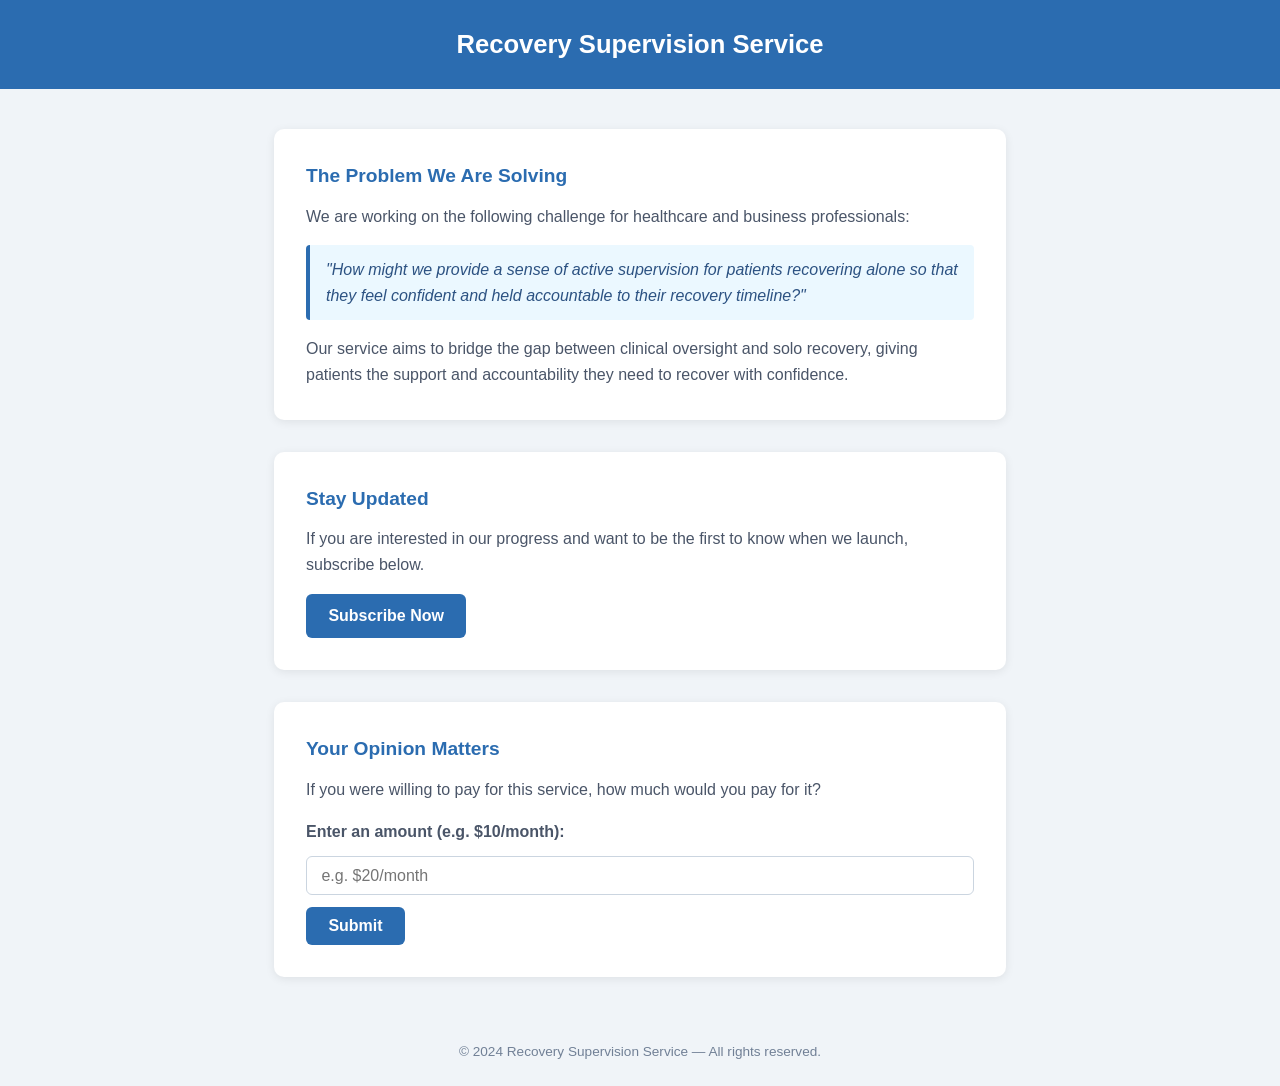
==== index.html @ d64eb5af "Add 2-page static website for Recovery Supervision Service Agent-Logs-Url: https://github.com/anishn" ====
<!DOCTYPE html>
<html lang="en">
<head>
  <meta charset="UTF-8" />
  <meta name="viewport" content="width=device-width, initial-scale=1.0" />
  <title>Recovery Supervision Service</title>
  <link rel="stylesheet" href="style.css" />
</head>
<body>

  <header>
    <h1>Recovery Supervision Service</h1>
  </header>

  <main>

    <!-- Section 1: Problem being solved -->
    <section class="card">
      <h2>The Problem We Are Solving</h2>
      <p>
        We are working on the following challenge for healthcare and business professionals:
      </p>
      <blockquote style="margin:1rem 0 0 0; padding:0.75rem 1rem; background:#ebf8ff; border-left:4px solid #2b6cb0; border-radius:4px; color:#2c5282; font-style:italic;">
        "How might we provide a sense of active supervision for patients recovering alone
        so that they feel confident and held accountable to their recovery timeline?"
      </blockquote>
      <p style="margin-top:1rem;">
        Our service aims to bridge the gap between clinical oversight and solo recovery,
        giving patients the support and accountability they need to recover with confidence.
      </p>
    </section>

    <!-- Section 2: Subscribe -->
    <section class="card">
      <h2>Stay Updated</h2>
      <p>If you are interested in our progress and want to be the first to know when we launch, subscribe below.</p>
      <a href="page2.html" class="subscribe-btn">Subscribe Now</a>
    </section>

    <!-- Section 3 & 4: Willingness to pay -->
    <section class="card">
      <h2>Your Opinion Matters</h2>
      <p>If you were willing to pay for this service, how much would you pay for it?</p>

      <form class="payment-form" id="paymentForm" onsubmit="handleSubmit(event)">
        <label for="paymentAmount">Enter an amount (e.g. $10/month):</label>
        <input
          type="text"
          id="paymentAmount"
          name="paymentAmount"
          placeholder="e.g. $20/month"
          required
        />
        <button type="submit">Submit</button>
      </form>

      <div class="thank-you-msg" id="thankYouMsg">
        I am not in a state to accept a payment but thank you for considering it.
      </div>
    </section>

  </main>

  <footer>
    &copy; 2024 Recovery Supervision Service &mdash; All rights reserved.
  </footer>

  <script>
    function handleSubmit(event) {
      event.preventDefault();
      document.getElementById('paymentForm').style.display = 'none';
      var msg = document.getElementById('thankYouMsg');
      msg.style.display = 'block';
    }
  </script>

</body>
</html>
---- style.css ----
* {
  box-sizing: border-box;
  margin: 0;
  padding: 0;
}

body {
  font-family: 'Segoe UI', Tahoma, Geneva, Verdana, sans-serif;
  background: #f0f4f8;
  color: #2d3748;
  line-height: 1.6;
}

header {
  background: #2b6cb0;
  color: #fff;
  padding: 1.5rem 2rem;
  text-align: center;
}

header h1 {
  font-size: 1.6rem;
  font-weight: 700;
}

main {
  max-width: 780px;
  margin: 2.5rem auto;
  padding: 0 1.5rem;
  display: flex;
  flex-direction: column;
  gap: 2rem;
}

.card {
  background: #fff;
  border-radius: 10px;
  padding: 2rem;
  box-shadow: 0 2px 10px rgba(0, 0, 0, 0.08);
}

.card h2 {
  font-size: 1.2rem;
  color: #2b6cb0;
  margin-bottom: 0.75rem;
}

.card p {
  font-size: 1rem;
  color: #4a5568;
}

/* Subscribe section */
.subscribe-btn {
  display: inline-block;
  margin-top: 1rem;
  background: #2b6cb0;
  color: #fff;
  padding: 0.6rem 1.4rem;
  border-radius: 6px;
  text-decoration: none;
  font-weight: 600;
  transition: background 0.2s;
}

.subscribe-btn:hover {
  background: #2c5282;
}

/* Payment section */
.payment-form {
  margin-top: 1rem;
  display: flex;
  flex-direction: column;
  gap: 0.75rem;
}

.payment-form label {
  font-weight: 600;
  color: #4a5568;
}

.payment-form input[type="text"] {
  padding: 0.6rem 0.9rem;
  border: 1px solid #cbd5e0;
  border-radius: 6px;
  font-size: 1rem;
  width: 100%;
  outline: none;
  transition: border-color 0.2s;
}

.payment-form input[type="text"]:focus {
  border-color: #2b6cb0;
}

.payment-form button {
  align-self: flex-start;
  background: #2b6cb0;
  color: #fff;
  border: none;
  padding: 0.6rem 1.4rem;
  border-radius: 6px;
  font-size: 1rem;
  font-weight: 600;
  cursor: pointer;
  transition: background 0.2s;
}

.payment-form button:hover {
  background: #2c5282;
}

.thank-you-msg {
  display: none;
  margin-top: 1rem;
  padding: 0.9rem 1rem;
  background: #ebf8ff;
  border-left: 4px solid #2b6cb0;
  border-radius: 4px;
  color: #2b6cb0;
  font-weight: 500;
}

footer {
  text-align: center;
  padding: 1.5rem;
  color: #718096;
  font-size: 0.85rem;
}

/* Page 2 specific */
.confirmation-icon {
  font-size: 3rem;
  text-align: center;
  margin-bottom: 1rem;
}

.back-link {
  display: inline-block;
  margin-top: 1rem;
  color: #2b6cb0;
  font-weight: 600;
  text-decoration: none;
}

.back-link:hover {
  text-decoration: underline;
}
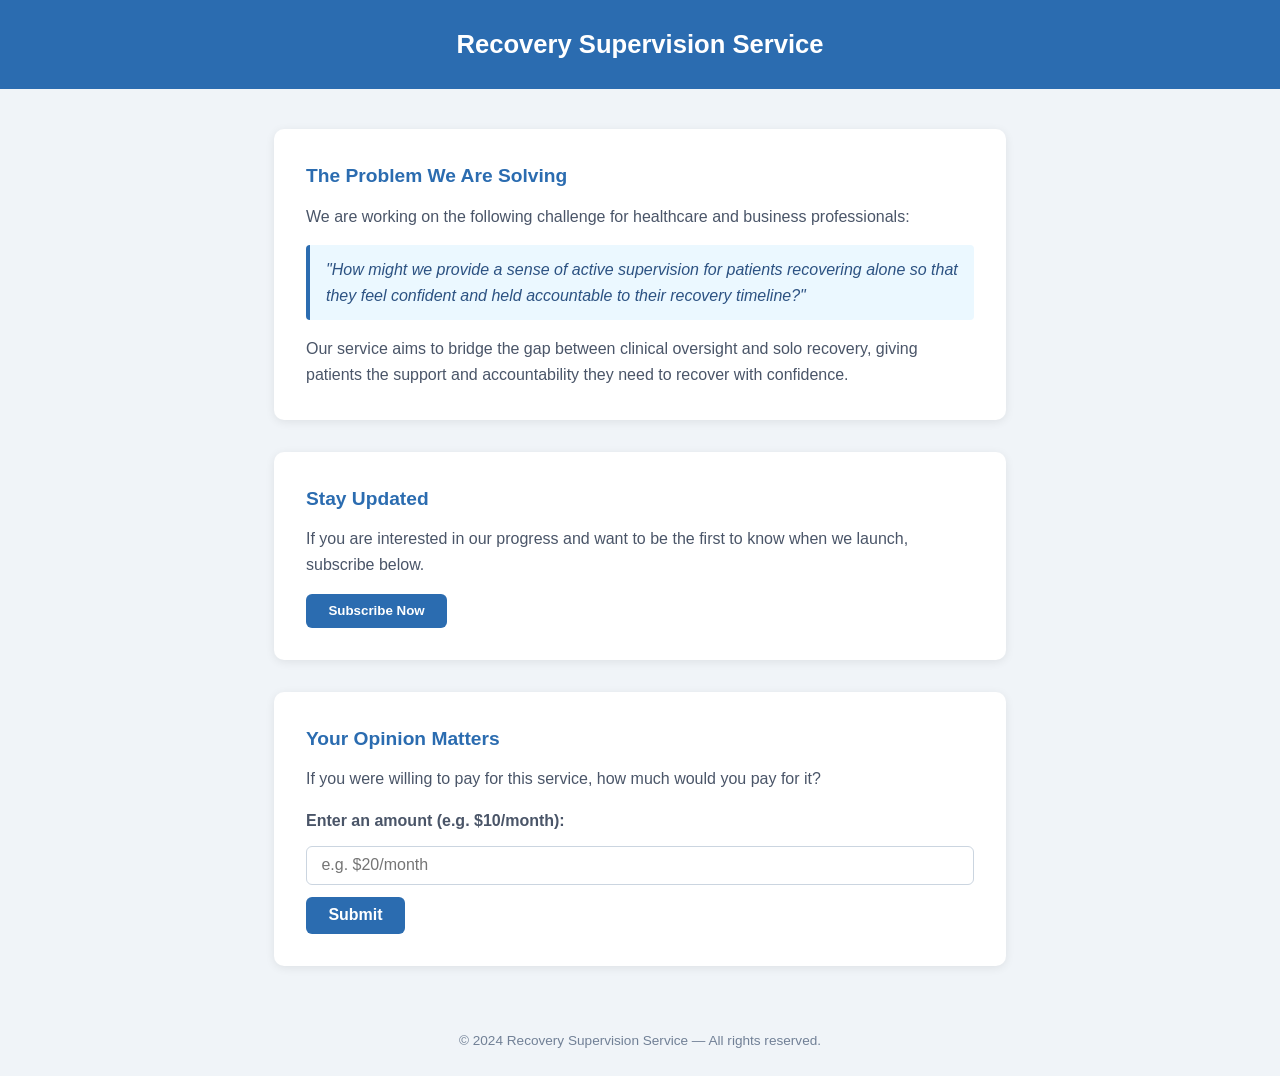
==== commit 930c9459: "Add Google Form lead-capture modal to Subscribe and Pay option buttons Agent-Logs-Url: https://githu" ====
--- a/index.html
+++ b/index.html
@@ -34,7 +34,7 @@
     <section class="card">
       <h2>Stay Updated</h2>
       <p>If you are interested in our progress and want to be the first to know when we launch, subscribe below.</p>
-      <a href="page2.html" class="subscribe-btn">Subscribe Now</a>
+      <button class="subscribe-btn" onclick="openModal()">Subscribe Now</button>
     </section>
 
     <!-- Section 3 & 4: Willingness to pay -->
@@ -61,17 +61,49 @@
 
   </main>
 
+  <!-- Lead-capture modal -->
+  <div id="formModal" class="modal-overlay" role="dialog" aria-modal="true" aria-label="Lead capture form">
+    <div class="modal-container">
+      <button class="modal-close" onclick="closeModal()" aria-label="Close">&times;</button>
+      <iframe
+        src="https://docs.google.com/forms/d/e/1FAIpQLSfYb9RLltQAmqs58NLDtNL8ax085a2fYST5awW8abXfJuf17w/viewform?embedded=true"
+        width="100%"
+        height="520"
+        title="Interest form"
+        style="border:none;"
+      >Loading&hellip;</iframe>
+    </div>
+  </div>
+
   <footer>
     &copy; 2024 Recovery Supervision Service &mdash; All rights reserved.
   </footer>
 
   <script>
+    function openModal() {
+      document.getElementById('formModal').style.display = 'flex';
+      document.body.style.overflow = 'hidden';
+    }
+
+    function closeModal() {
+      document.getElementById('formModal').style.display = 'none';
+      document.body.style.overflow = '';
+    }
+
     function handleSubmit(event) {
       event.preventDefault();
-      document.getElementById('paymentForm').style.display = 'none';
-      var msg = document.getElementById('thankYouMsg');
-      msg.style.display = 'block';
+      openModal();
     }
+
+    // Close modal when clicking the backdrop
+    document.getElementById('formModal').addEventListener('click', function (e) {
+      if (e.target === this) closeModal();
+    });
+
+    // Close modal with Escape key
+    document.addEventListener('keydown', function (e) {
+      if (e.key === 'Escape' && document.getElementById('formModal').style.display === 'flex') closeModal();
+    });
   </script>
 
 </body>
--- a/style.css
+++ b/style.css
@@ -129,6 +129,50 @@
   font-size: 0.85rem;
 }
 
+/* Modal overlay */
+.modal-overlay {
+  display: none;
+  position: fixed;
+  inset: 0;
+  background: rgba(0, 0, 0, 0.6);
+  align-items: center;
+  justify-content: center;
+  z-index: 1000;
+}
+
+.modal-container {
+  background: #fff;
+  border-radius: 10px;
+  padding: 1.5rem;
+  width: 90%;
+  max-width: 640px;
+  position: relative;
+  max-height: 90vh;
+  overflow-y: auto;
+}
+
+.modal-close {
+  position: absolute;
+  top: 0.75rem;
+  right: 0.75rem;
+  background: none;
+  border: none;
+  font-size: 1.5rem;
+  line-height: 1;
+  cursor: pointer;
+  color: #4a5568;
+}
+
+.modal-close:hover {
+  color: #2d3748;
+}
+
+/* Subscribe button (now a <button> element) */
+.subscribe-btn {
+  cursor: pointer;
+  border: none;
+}
+
 /* Page 2 specific */
 .confirmation-icon {
   font-size: 3rem;
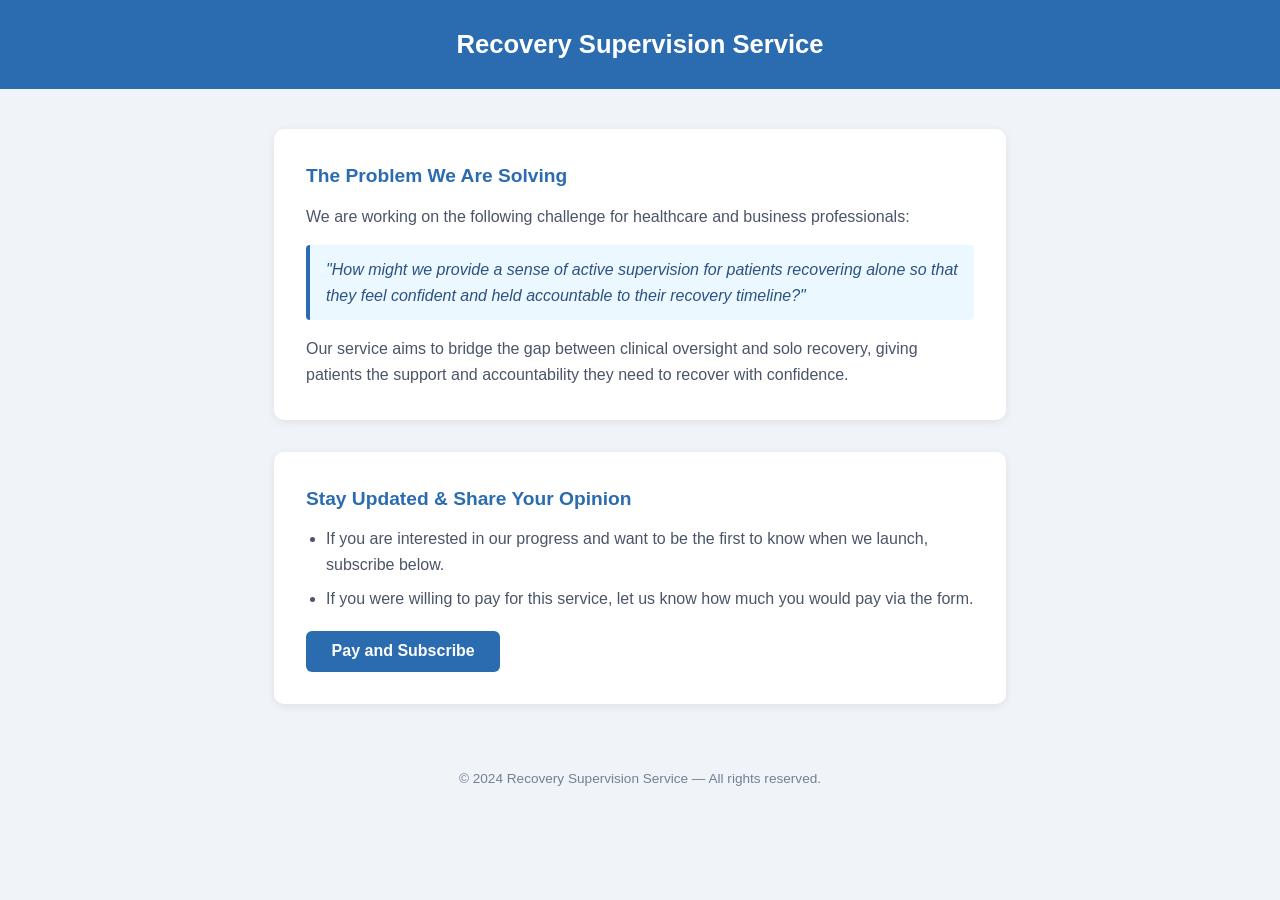
==== commit 4de57f16: "Merge Pay and Subscribe into single CTA with Google Form modal and dual confirmation messages Agent-" ====
--- a/index.html
+++ b/index.html
@@ -30,31 +30,28 @@
       </p>
     </section>
 
-    <!-- Section 2: Subscribe -->
+    <!-- Section 2 & 3: Subscribe + Pay (merged) -->
     <section class="card">
-      <h2>Stay Updated</h2>
-      <p>If you are interested in our progress and want to be the first to know when we launch, subscribe below.</p>
-      <button class="subscribe-btn" onclick="openModal()">Subscribe Now</button>
-    </section>
+      <h2>Stay Updated &amp; Share Your Opinion</h2>
+      <ul class="cta-info-list">
+        <li>If you are interested in our progress and want to be the first to know when we launch, subscribe below.</li>
+        <li>If you were willing to pay for this service, let us know how much you would pay via the form.</li>
+      </ul>
+      <button
+        class="pay-subscribe-btn"
+        id="paySubscribeBtn"
+        onclick="openModal()"
+        aria-haspopup="dialog"
+      >Pay and Subscribe</button>
 
-    <!-- Section 3 & 4: Willingness to pay -->
-    <section class="card">
-      <h2>Your Opinion Matters</h2>
-      <p>If you were willing to pay for this service, how much would you pay for it?</p>
-
-      <form class="payment-form" id="paymentForm" onsubmit="handleSubmit(event)">
-        <label for="paymentAmount">Enter an amount (e.g. $10/month):</label>
-        <input
-          type="text"
-          id="paymentAmount"
-          name="paymentAmount"
-          placeholder="e.g. $20/month"
-          required
-        />
-        <button type="submit">Submit</button>
-      </form>
-
-      <div class="thank-you-msg" id="thankYouMsg">
+      <div class="thank-you-msg" id="subscribeMsg" role="status" aria-live="polite">
+        <strong>🎉 You&rsquo;re Subscribed!</strong><br>
+        Thank you for your interest in our Recovery Supervision Service.
+        We will keep you informed about our latest updates, milestones, and launch date.
+        Stay tuned &mdash; we are committed to making patient recovery safer and more supported.
+      </div>
+      <div class="thank-you-msg" id="thankYouMsg" role="status" aria-live="polite">
+        <strong>💳 Payment Interest Noted</strong><br>
         I am not in a state to accept a payment but thank you for considering it.
       </div>
     </section>
@@ -62,16 +59,30 @@
   </main>
 
   <!-- Lead-capture modal -->
-  <div id="formModal" class="modal-overlay" role="dialog" aria-modal="true" aria-label="Lead capture form">
+  <div id="formModal" class="modal-overlay" role="dialog" aria-modal="true" aria-labelledby="modalTitle">
     <div class="modal-container">
-      <button class="modal-close" onclick="closeModal()" aria-label="Close">&times;</button>
+      <button class="modal-close" onclick="closeModal()" aria-label="Close form">&times;</button>
+      <h2 id="modalTitle" class="modal-title">Express Your Interest</h2>
       <iframe
-        src="https://docs.google.com/forms/d/e/1FAIpQLSfYb9RLltQAmqs58NLDtNL8ax085a2fYST5awW8abXfJuf17w/viewform?embedded=true"
+        id="formIframe"
         width="100%"
         height="520"
         title="Interest form"
         style="border:none;"
       >Loading&hellip;</iframe>
+      <div class="modal-confirm" id="modalConfirm">
+        <p>Once you have submitted the form above, click the button below to continue.</p>
+        <button class="confirm-btn" id="confirmBtn" onclick="handleFormConfirm()">
+          I submitted the form ✓
+        </button>
+        <a
+          id="fallbackLink"
+          href="#"
+          target="_blank"
+          rel="noopener noreferrer"
+          class="fallback-link"
+        >Having trouble? Open form in a new tab</a>
+      </div>
     </div>
   </div>
 
@@ -80,20 +91,61 @@
   </footer>
 
   <script>
+    // Single source of truth for the Google Form URL.
+    // To change the form, update FORM_URL_EMBEDDED here only.
+    var FORM_URL_EMBEDDED = 'https://docs.google.com/forms/d/e/1FAIpQLSfYb9RLltQAmqs58NLDtNL8ax085a2fYST5awW8abXfJuf17w/viewform?embedded=true';
+    var FORM_URL_DIRECT = FORM_URL_EMBEDDED.replace('?embedded=true', '');
+
+    var formSubmitted = false;
+
     function openModal() {
-      document.getElementById('formModal').style.display = 'flex';
+      var modal = document.getElementById('formModal');
+      var iframe = document.getElementById('formIframe');
+      var fallback = document.getElementById('fallbackLink');
+
+      // Set URLs from the single source of truth
+      iframe.src = FORM_URL_EMBEDDED;
+      fallback.href = FORM_URL_DIRECT;
+
+      formSubmitted = false;
+      modal.style.display = 'flex';
       document.body.style.overflow = 'hidden';
+      // Move focus into the modal for keyboard users
+      document.getElementById('confirmBtn').focus();
     }
 
     function closeModal() {
       document.getElementById('formModal').style.display = 'none';
       document.body.style.overflow = '';
+      // Return focus to the trigger button (if still visible)
+      var btn = document.getElementById('paySubscribeBtn');
+      if (btn) btn.focus();
     }
 
-    function handleSubmit(event) {
-      event.preventDefault();
-      openModal();
+    function handleFormConfirm() {
+      if (formSubmitted) return;
+      formSubmitted = true;
+      closeModal();
+      // Show both post-submission messages together
+      document.getElementById('subscribeMsg').style.display = 'block';
+      document.getElementById('thankYouMsg').style.display = 'block';
+      // Hide the CTA button once confirmed
+      document.getElementById('paySubscribeBtn').style.display = 'none';
     }
+
+    // Attempt to detect when the Google Form reaches its "formResponse" thank-you page
+    document.getElementById('formIframe').addEventListener('load', function () {
+      // Only attempt detection while the modal is open
+      if (document.getElementById('formModal').style.display !== 'flex') return;
+      try {
+        var href = this.contentWindow.location.href;
+        if (href && href.indexOf('formResponse') !== -1) {
+          handleFormConfirm();
+        }
+      } catch (e) {
+        // Cross-origin restriction — user must click the confirmation button instead
+      }
+    });
 
     // Close modal when clicking the backdrop
     document.getElementById('formModal').addEventListener('click', function (e) {
@@ -102,7 +154,9 @@
 
     // Close modal with Escape key
     document.addEventListener('keydown', function (e) {
-      if (e.key === 'Escape' && document.getElementById('formModal').style.display === 'flex') closeModal();
+      if (e.key === 'Escape' && document.getElementById('formModal').style.display === 'flex') {
+        closeModal();
+      }
     });
   </script>
 
--- a/style.css
+++ b/style.css
@@ -173,6 +173,88 @@
   border: none;
 }
 
+/* Pay and Subscribe CTA button */
+.pay-subscribe-btn {
+  display: inline-block;
+  margin-top: 1.25rem;
+  background: #2b6cb0;
+  color: #fff;
+  padding: 0.7rem 1.6rem;
+  border-radius: 6px;
+  border: none;
+  font-size: 1rem;
+  font-weight: 600;
+  cursor: pointer;
+  transition: background 0.2s;
+}
+
+.pay-subscribe-btn:hover,
+.pay-subscribe-btn:focus-visible {
+  background: #2c5282;
+  outline: 3px solid #90cdf4;
+  outline-offset: 2px;
+}
+
+/* Bullet-point info list above the CTA */
+.cta-info-list {
+  margin: 0.75rem 0 0 1.25rem;
+  display: flex;
+  flex-direction: column;
+  gap: 0.5rem;
+}
+
+.cta-info-list li {
+  color: #4a5568;
+  font-size: 1rem;
+}
+
+/* Modal title */
+.modal-title {
+  font-size: 1.15rem;
+  color: #2b6cb0;
+  margin-bottom: 0.75rem;
+}
+
+/* Modal confirmation strip */
+.modal-confirm {
+  margin-top: 1rem;
+  display: flex;
+  flex-direction: column;
+  align-items: center;
+  gap: 0.6rem;
+}
+
+.modal-confirm p {
+  font-size: 0.9rem;
+  color: #4a5568;
+  text-align: center;
+}
+
+.confirm-btn {
+  background: #38a169;
+  color: #fff;
+  border: none;
+  padding: 0.6rem 1.4rem;
+  border-radius: 6px;
+  font-size: 1rem;
+  font-weight: 600;
+  cursor: pointer;
+  transition: background 0.2s;
+}
+
+.confirm-btn:hover,
+.confirm-btn:focus-visible {
+  background: #276749;
+  outline: 3px solid #9ae6b4;
+  outline-offset: 2px;
+}
+
+.fallback-link {
+  font-size: 0.85rem;
+  color: #2b6cb0;
+  text-decoration: underline;
+}
+
 /* Page 2 specific */
 .confirmation-icon {
   font-size: 3rem;
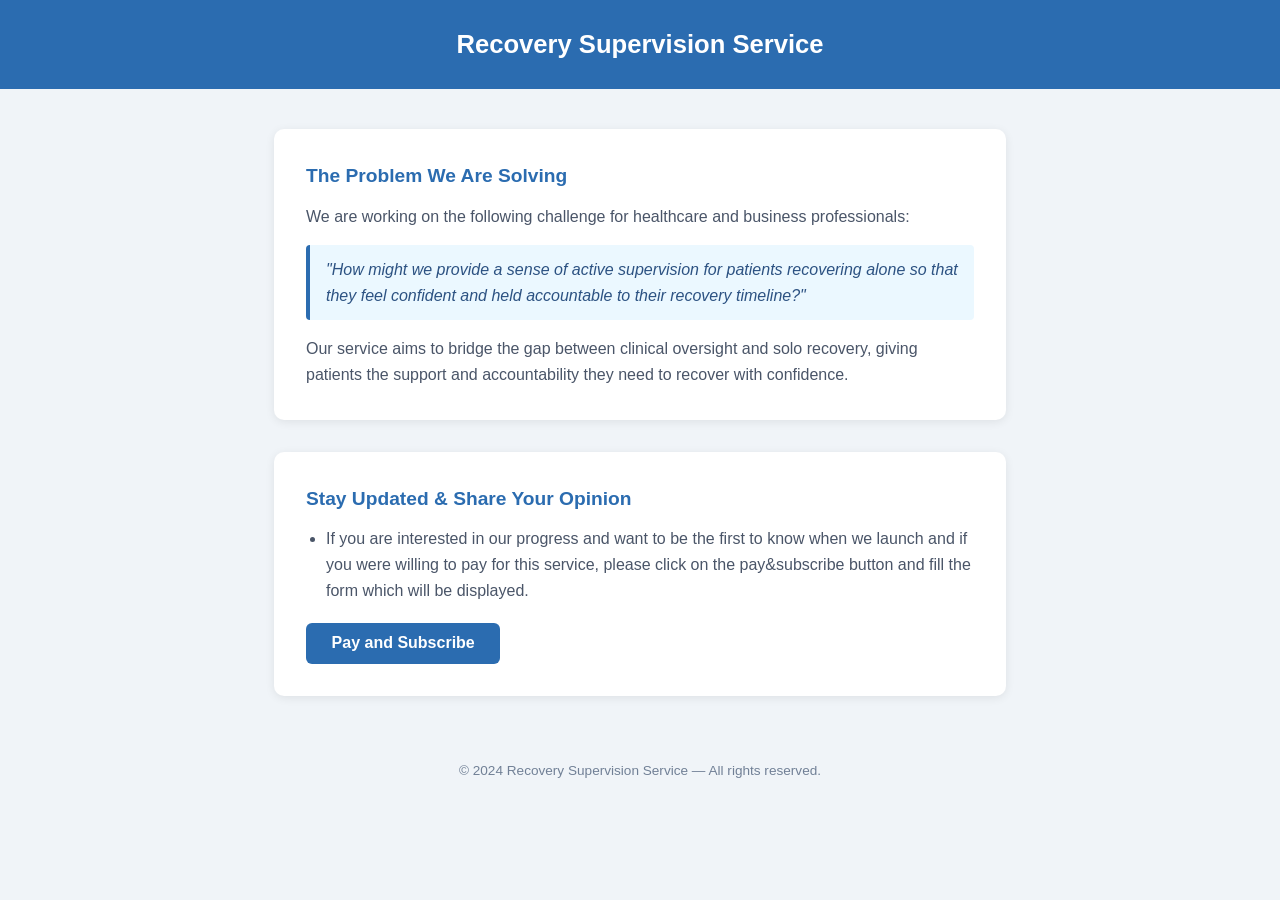
==== commit dea99443: "Update subscription message for clarity" ====
--- a/index.html
+++ b/index.html
@@ -34,8 +34,7 @@
     <section class="card">
       <h2>Stay Updated &amp; Share Your Opinion</h2>
       <ul class="cta-info-list">
-        <li>If you are interested in our progress and want to be the first to know when we launch, subscribe below.</li>
-        <li>If you were willing to pay for this service, let us know how much you would pay via the form.</li>
+        <li>If you are interested in our progress and want to be the first to know when we launch and if you were willing to pay for this service, please click on the pay&subscribe button and fill the form which will be displayed.</li>
       </ul>
       <button
         class="pay-subscribe-btn"
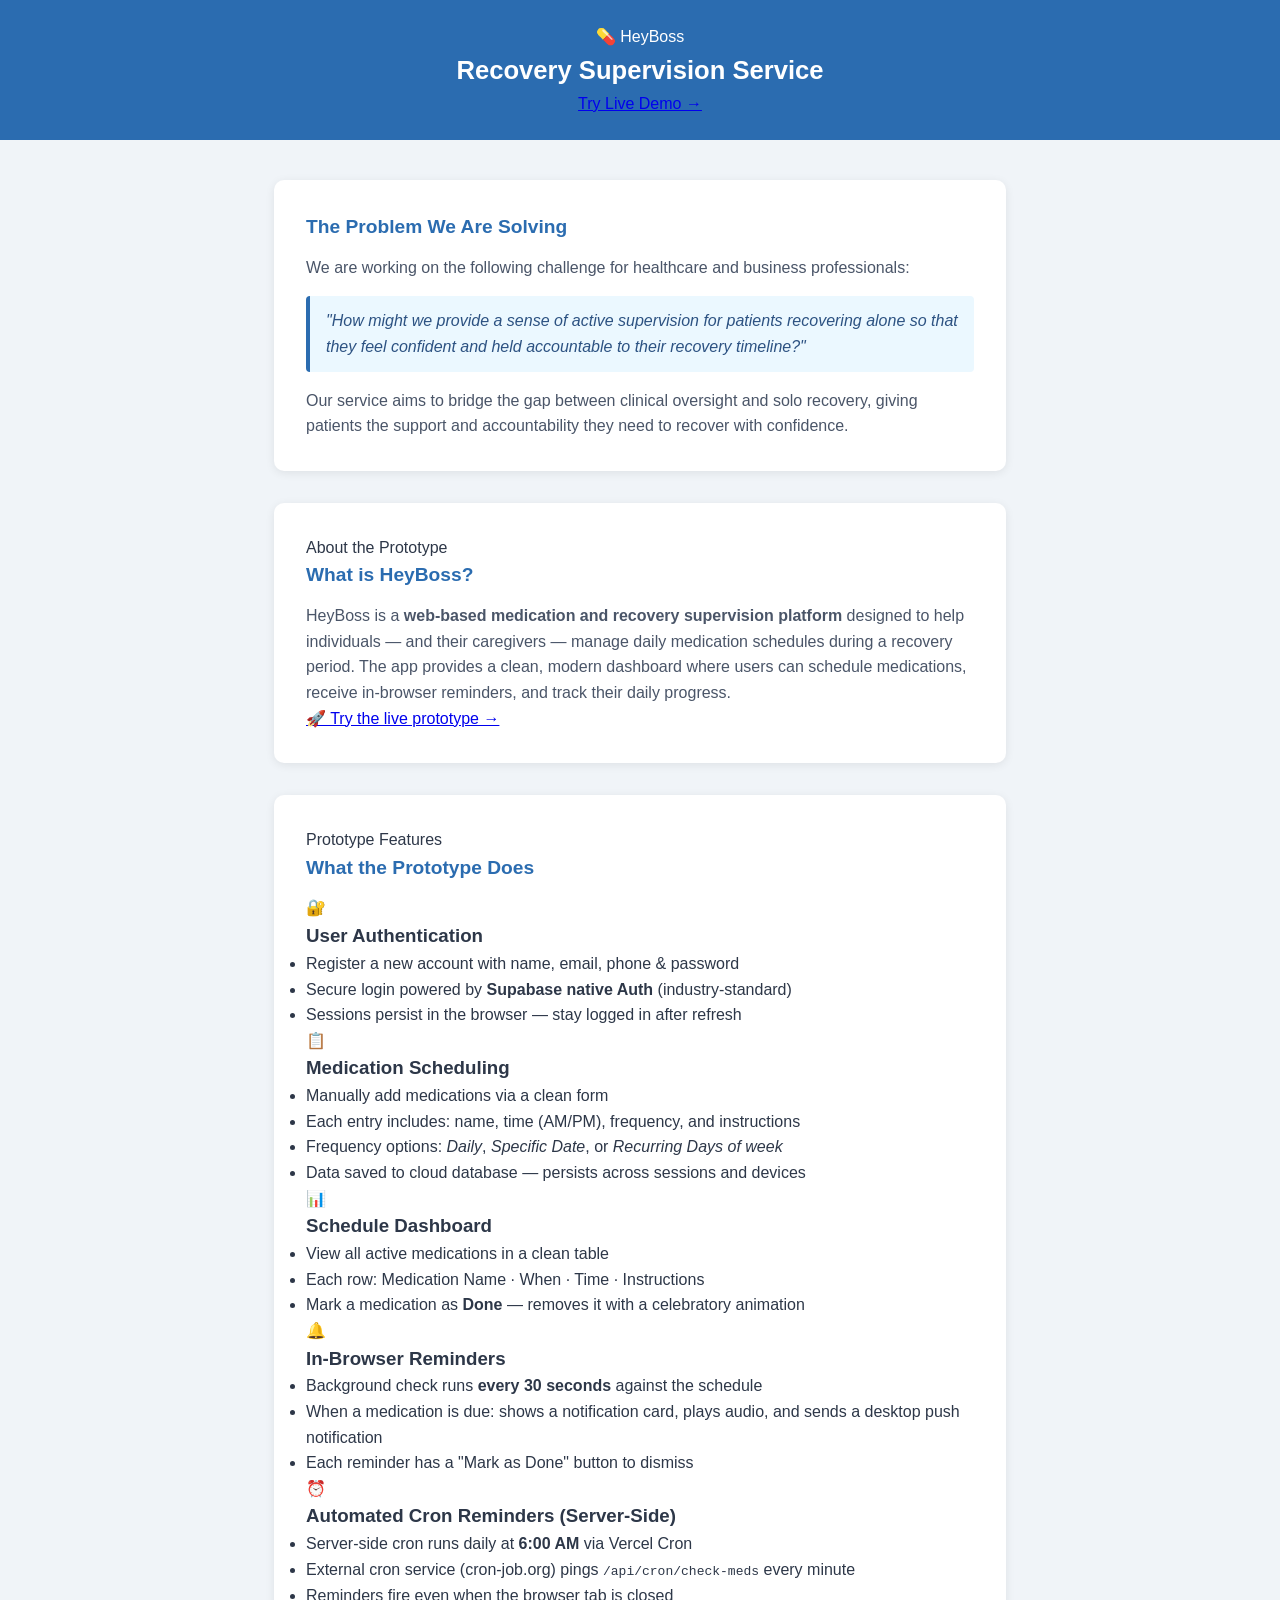
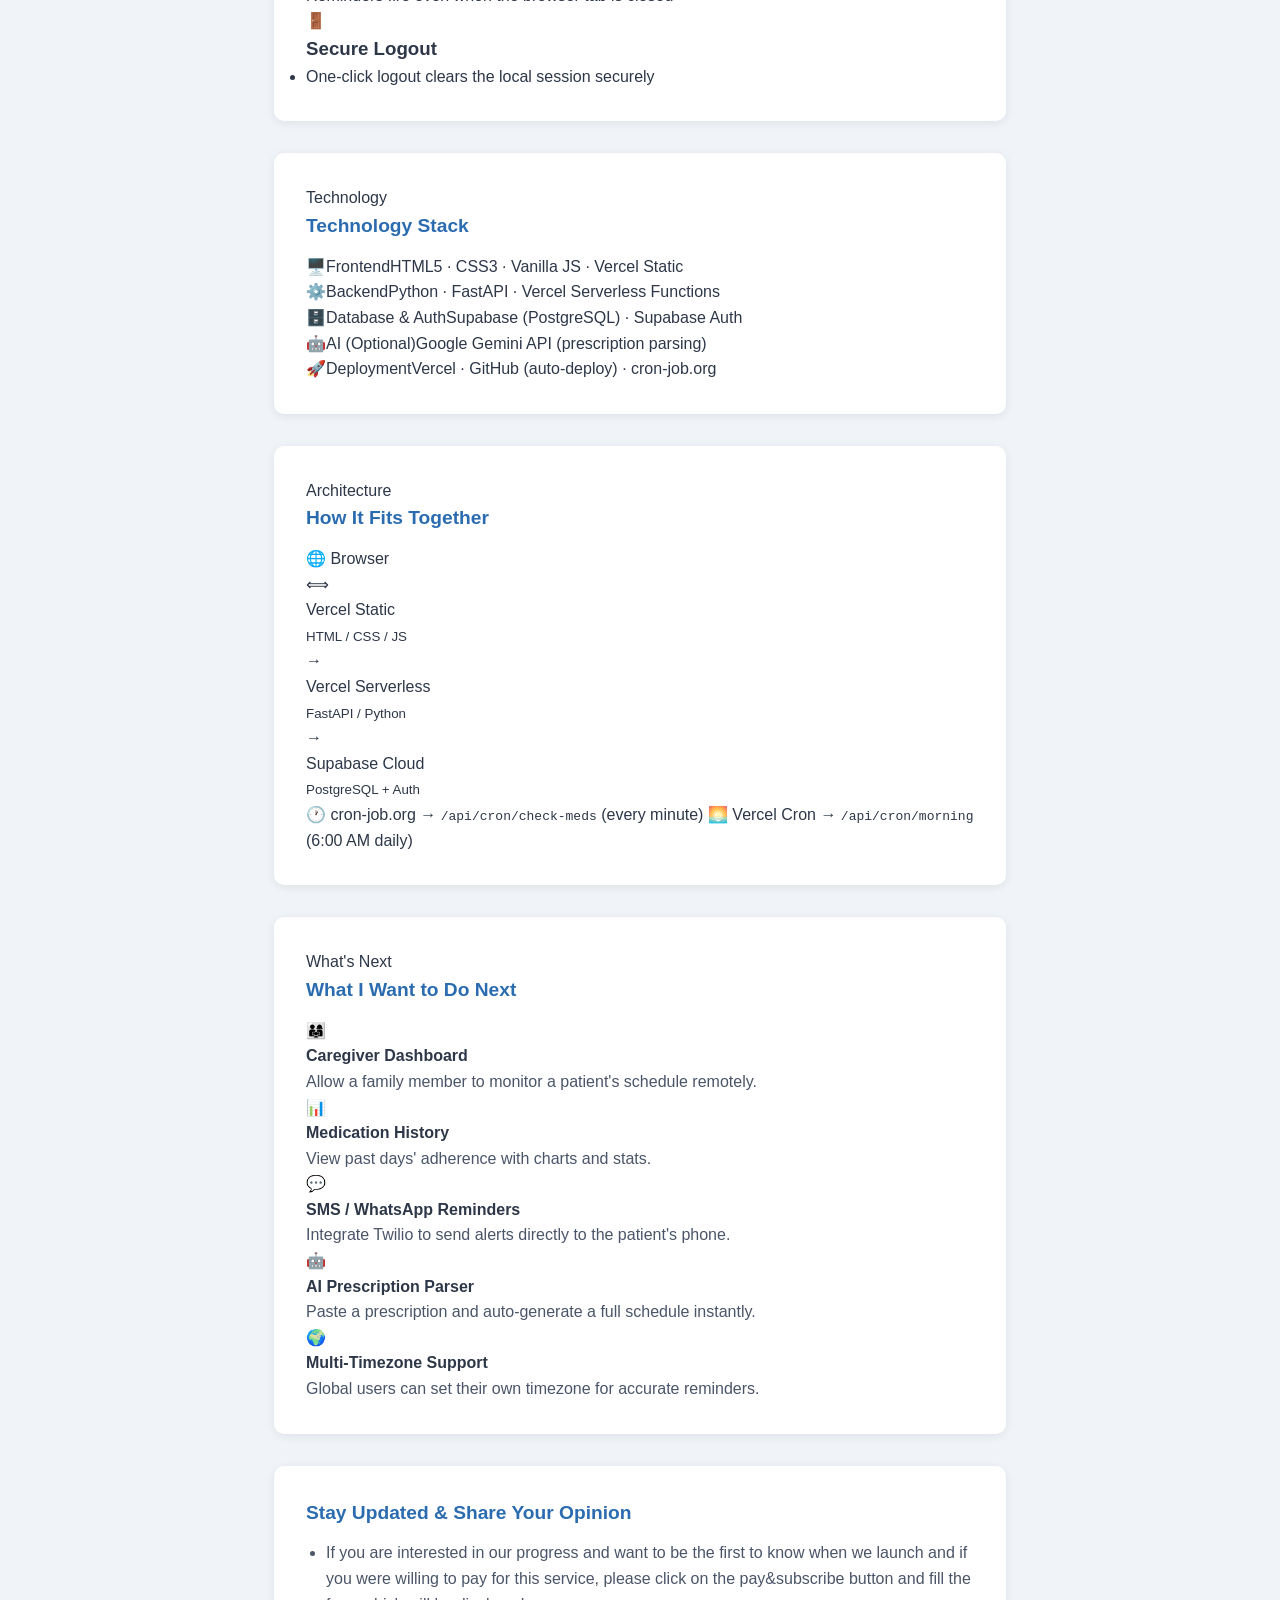
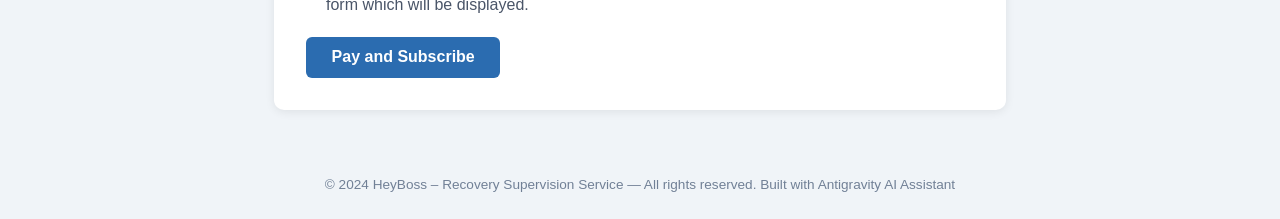
==== commit 2bea41fd: "Made some changes to ui Made some changes to UI based on the current prototype." ====
--- a/index.html
+++ b/index.html
@@ -3,18 +3,31 @@
 <head>
   <meta charset="UTF-8" />
   <meta name="viewport" content="width=device-width, initial-scale=1.0" />
-  <title>Recovery Supervision Service</title>
+  <title>HeyBoss – Recovery Supervision Service</title>
+  <meta name="description" content="HeyBoss is a web-based medication and recovery supervision platform. Manage daily medication schedules, receive in-browser reminders, and track your progress." />
+  <link rel="preconnect" href="https://fonts.googleapis.com" />
+  <link rel="preconnect" href="https://fonts.gstatic.com" crossorigin />
+  <link href="https://fonts.googleapis.com/css2?family=Inter:wght@400;500;600;700;800&display=swap" rel="stylesheet" />
   <link rel="stylesheet" href="style.css" />
 </head>
 <body>
 
   <header>
-    <h1>Recovery Supervision Service</h1>
+    <div class="header-inner">
+      <div class="header-logo">
+        <span class="logo-icon">💊</span>
+        <span class="logo-text">HeyBoss</span>
+      </div>
+      <h1>Recovery Supervision Service</h1>
+      <a href="https://antigravity-heyboss-5nqr.vercel.app/" target="_blank" rel="noopener noreferrer" class="live-demo-btn" id="liveDemoHeaderBtn">
+        Try Live Demo →
+      </a>
+    </div>
   </header>
 
   <main>
 
-    <!-- Section 1: Problem being solved -->
+    <!-- ── SECTION 1: Problem being solved (existing, untouched) ──────── -->
     <section class="card">
       <h2>The Problem We Are Solving</h2>
       <p>
@@ -30,11 +43,157 @@
       </p>
     </section>
 
-    <!-- Section 2 & 3: Subscribe + Pay (merged) -->
+    <!-- ── NEW: What is HeyBoss? ──────────────────────────────────────── -->
+    <section class="card card-highlight">
+      <div class="section-badge">About the Prototype</div>
+      <h2>What is HeyBoss?</h2>
+      <p>
+        HeyBoss is a <strong>web-based medication and recovery supervision platform</strong>
+        designed to help individuals — and their caregivers — manage daily medication
+        schedules during a recovery period. The app provides a clean, modern dashboard
+        where users can schedule medications, receive in-browser reminders, and track
+        their daily progress.
+      </p>
+      <a href="https://antigravity-heyboss-5nqr.vercel.app/" target="_blank" rel="noopener noreferrer" class="demo-link-pill" id="tryLiveProtoBtn">
+        🚀 Try the live prototype &rarr;
+      </a>
+    </section>
+
+    <!-- ── NEW: What the Prototype Does ──────────────────────────────── -->
+    <section class="card">
+      <div class="section-badge">Prototype Features</div>
+      <h2>What the Prototype Does</h2>
+
+      <div class="feature-grid">
+
+        <div class="feature-item">
+          <div class="feature-icon">🔐</div>
+          <div class="feature-body">
+            <h3>User Authentication</h3>
+            <ul class="feature-list">
+              <li>Register a new account with name, email, phone & password</li>
+              <li>Secure login powered by <strong>Supabase native Auth</strong> (industry-standard)</li>
+              <li>Sessions persist in the browser — stay logged in after refresh</li>
+            </ul>
+          </div>
+        </div>
+
+        <div class="feature-item">
+          <div class="feature-icon">📋</div>
+          <div class="feature-body">
+            <h3>Medication Scheduling</h3>
+            <ul class="feature-list">
+              <li>Manually add medications via a clean form</li>
+              <li>Each entry includes: name, time (AM/PM), frequency, and instructions</li>
+              <li>Frequency options: <em>Daily</em>, <em>Specific Date</em>, or <em>Recurring Days of week</em></li>
+              <li>Data saved to cloud database — persists across sessions and devices</li>
+            </ul>
+          </div>
+        </div>
+
+        <div class="feature-item">
+          <div class="feature-icon">📊</div>
+          <div class="feature-body">
+            <h3>Schedule Dashboard</h3>
+            <ul class="feature-list">
+              <li>View all active medications in a clean table</li>
+              <li>Each row: Medication Name · When · Time · Instructions</li>
+              <li>Mark a medication as <strong>Done</strong> — removes it with a celebratory animation</li>
+            </ul>
+          </div>
+        </div>
+
+        <div class="feature-item">
+          <div class="feature-icon">🔔</div>
+          <div class="feature-body">
+            <h3>In-Browser Reminders</h3>
+            <ul class="feature-list">
+              <li>Background check runs <strong>every 30 seconds</strong> against the schedule</li>
+              <li>When a medication is due: shows a notification card, plays audio, and sends a desktop push notification</li>
+              <li>Each reminder has a "Mark as Done" button to dismiss</li>
+            </ul>
+          </div>
+        </div>
+
+        <div class="feature-item">
+          <div class="feature-icon">⏰</div>
+          <div class="feature-body">
+            <h3>Automated Cron Reminders (Server-Side)</h3>
+            <ul class="feature-list">
+              <li>Server-side cron runs daily at <strong>6:00 AM</strong> via Vercel Cron</li>
+              <li>External cron service (cron-job.org) pings <code>/api/cron/check-meds</code> every minute</li>
+              <li>Reminders fire even when the browser tab is closed</li>
+            </ul>
+          </div>
+        </div>
+
+        <div class="feature-item">
+          <div class="feature-icon">🚪</div>
+          <div class="feature-body">
+            <h3>Secure Logout</h3>
+            <ul class="feature-list">
+              <li>One-click logout clears the local session securely</li>
+            </ul>
+          </div>
+        </div>
+
+      </div>
+    </section>
+
+    <!-- ── NEW: Tech Stack ────────────────────────────────────────────── -->
+    <section class="card">
+      <div class="section-badge">Technology</div>
+      <h2>Technology Stack</h2>
+      <div class="stack-grid">
+        <div class="stack-chip"><span class="chip-icon">🖥️</span><span class="chip-label">Frontend</span><span class="chip-value">HTML5 · CSS3 · Vanilla JS · Vercel Static</span></div>
+        <div class="stack-chip"><span class="chip-icon">⚙️</span><span class="chip-label">Backend</span><span class="chip-value">Python · FastAPI · Vercel Serverless Functions</span></div>
+        <div class="stack-chip"><span class="chip-icon">🗄️</span><span class="chip-label">Database & Auth</span><span class="chip-value">Supabase (PostgreSQL) · Supabase Auth</span></div>
+        <div class="stack-chip"><span class="chip-icon">🤖</span><span class="chip-label">AI (Optional)</span><span class="chip-value">Google Gemini API (prescription parsing)</span></div>
+        <div class="stack-chip"><span class="chip-icon">🚀</span><span class="chip-label">Deployment</span><span class="chip-value">Vercel · GitHub (auto-deploy) · cron-job.org</span></div>
+      </div>
+    </section>
+
+    <!-- ── NEW: Architecture ──────────────────────────────────────────── -->
+    <section class="card">
+      <div class="section-badge">Architecture</div>
+      <h2>How It Fits Together</h2>
+      <div class="arch-diagram">
+        <div class="arch-row">
+          <div class="arch-node arch-browser">🌐 Browser</div>
+          <div class="arch-arrow">⟺</div>
+          <div class="arch-node arch-frontend">Vercel Static<br/><small>HTML / CSS / JS</small></div>
+          <div class="arch-arrow">→</div>
+          <div class="arch-node arch-backend">Vercel Serverless<br/><small>FastAPI / Python</small></div>
+          <div class="arch-arrow">→</div>
+          <div class="arch-node arch-db">Supabase Cloud<br/><small>PostgreSQL + Auth</small></div>
+        </div>
+        <div class="arch-cron">
+          <span class="cron-item">🕐 cron-job.org → <code>/api/cron/check-meds</code> (every minute)</span>
+          <span class="cron-item">🌅 Vercel Cron → <code>/api/cron/morning</code> (6:00 AM daily)</span>
+        </div>
+      </div>
+    </section>
+
+
+
+    <!-- ── NEW: What I Want to Do Next ─────────────────────────────── -->
+    <section class="card">
+      <div class="section-badge badge-green">What's Next</div>
+      <h2>What I Want to Do Next</h2>
+      <div class="roadmap-grid">
+        <div class="roadmap-item"><span class="road-icon">👨‍👩‍👧</span><div><strong>Caregiver Dashboard</strong><p>Allow a family member to monitor a patient's schedule remotely.</p></div></div>
+        <div class="roadmap-item"><span class="road-icon">📊</span><div><strong>Medication History</strong><p>View past days' adherence with charts and stats.</p></div></div>
+        <div class="roadmap-item"><span class="road-icon">💬</span><div><strong>SMS / WhatsApp Reminders</strong><p>Integrate Twilio to send alerts directly to the patient's phone.</p></div></div>
+        <div class="roadmap-item"><span class="road-icon">🤖</span><div><strong>AI Prescription Parser</strong><p>Paste a prescription and auto-generate a full schedule instantly.</p></div></div>
+        <div class="roadmap-item"><span class="road-icon">🌍</span><div><strong>Multi-Timezone Support</strong><p>Global users can set their own timezone for accurate reminders.</p></div></div>
+      </div>
+    </section>
+
+    <!-- ── SECTION 2 & 3: Subscribe + Pay (existing, untouched) ──────── -->
     <section class="card">
       <h2>Stay Updated &amp; Share Your Opinion</h2>
       <ul class="cta-info-list">
-        <li>If you are interested in our progress and want to be the first to know when we launch and if you were willing to pay for this service, please click on the pay&subscribe button and fill the form which will be displayed.</li>
+        <li>If you are interested in our progress and want to be the first to know when we launch and if you were willing to pay for this service, please click on the pay&amp;subscribe button and fill the form which will be displayed.</li>
       </ul>
       <button
         class="pay-subscribe-btn"
@@ -57,7 +216,7 @@
 
   </main>
 
-  <!-- Lead-capture modal -->
+  <!-- Lead-capture modal (existing, untouched) -->
   <div id="formModal" class="modal-overlay" role="dialog" aria-modal="true" aria-labelledby="modalTitle">
     <div class="modal-container">
       <button class="modal-close" onclick="closeModal()" aria-label="Close form">&times;</button>
@@ -86,7 +245,10 @@
   </div>
 
   <footer>
-    &copy; 2024 Recovery Supervision Service &mdash; All rights reserved.
+    <div class="footer-inner">
+      <span>&copy; 2024 HeyBoss – Recovery Supervision Service &mdash; All rights reserved.</span>
+      <span class="footer-credit">Built with Antigravity AI Assistant</span>
+    </div>
   </footer>
 
   <script>
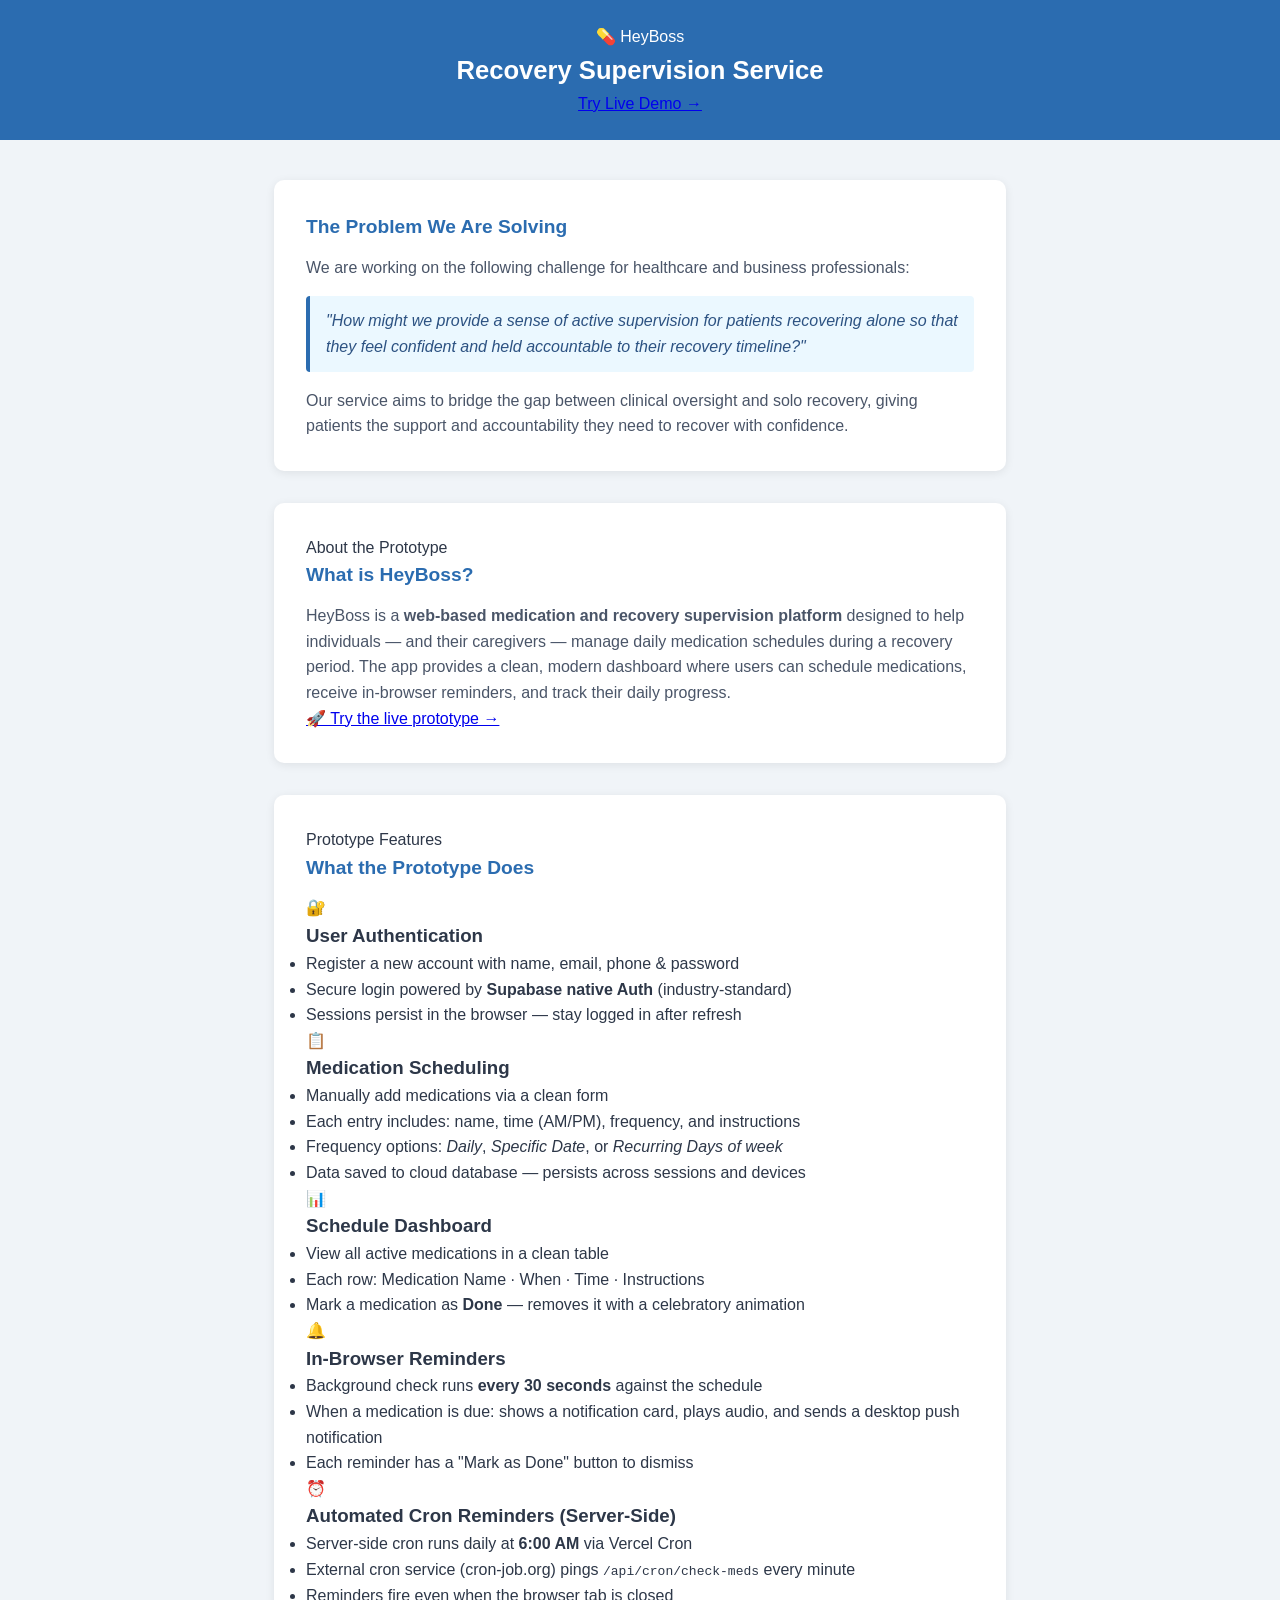
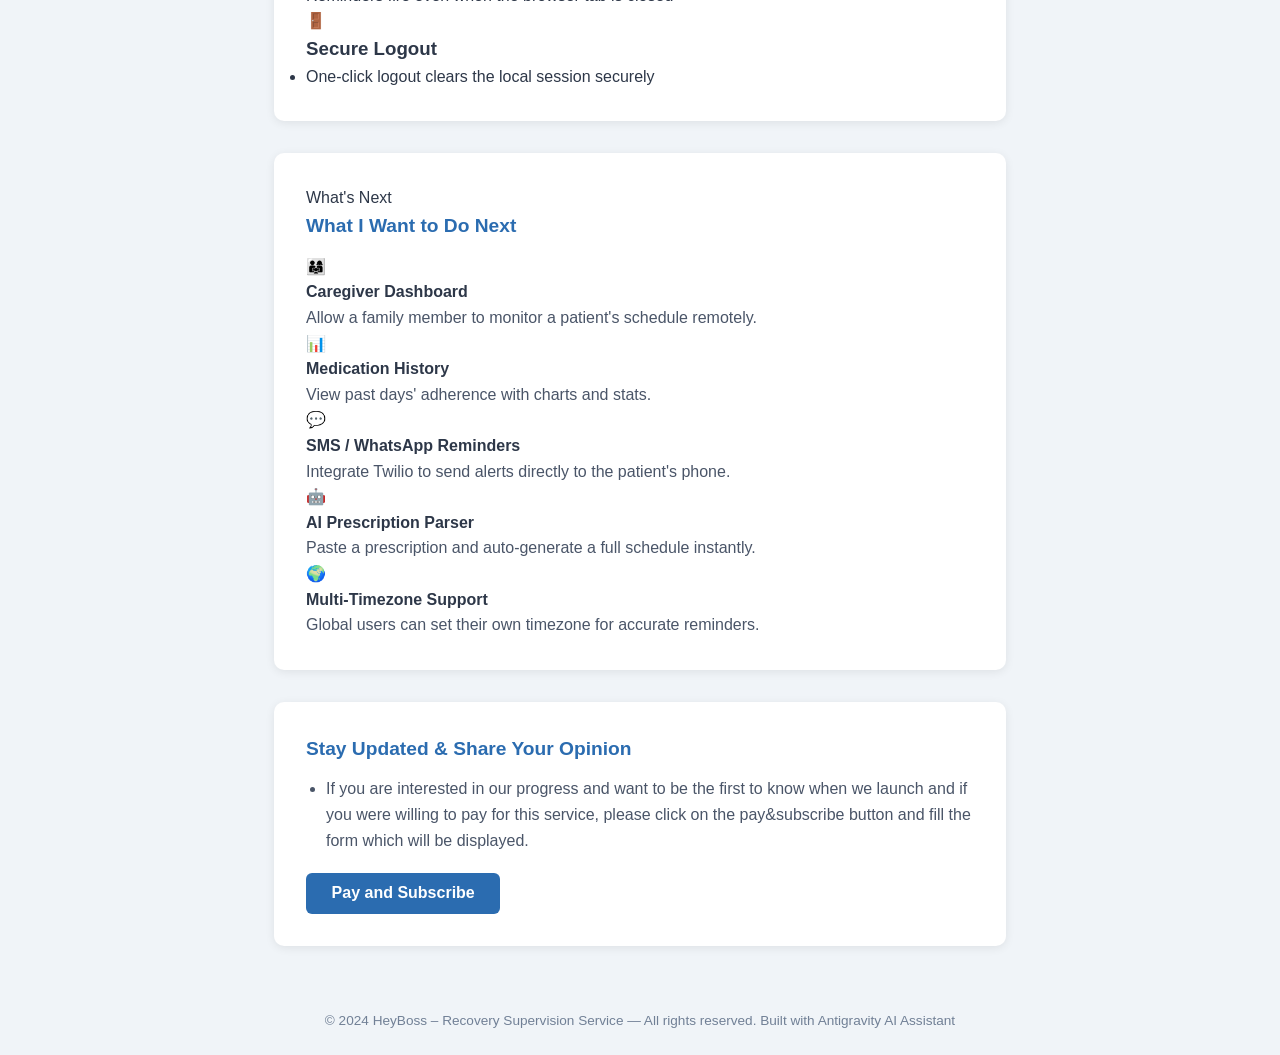
==== commit 5bb0f3d2: "Removing some unnecessary info" ====
--- a/index.html
+++ b/index.html
@@ -1,15 +1,18 @@
 <!DOCTYPE html>
 <html lang="en">
+
 <head>
   <meta charset="UTF-8" />
   <meta name="viewport" content="width=device-width, initial-scale=1.0" />
   <title>HeyBoss – Recovery Supervision Service</title>
-  <meta name="description" content="HeyBoss is a web-based medication and recovery supervision platform. Manage daily medication schedules, receive in-browser reminders, and track your progress." />
+  <meta name="description"
+    content="HeyBoss is a web-based medication and recovery supervision platform. Manage daily medication schedules, receive in-browser reminders, and track your progress." />
   <link rel="preconnect" href="https://fonts.googleapis.com" />
   <link rel="preconnect" href="https://fonts.gstatic.com" crossorigin />
   <link href="https://fonts.googleapis.com/css2?family=Inter:wght@400;500;600;700;800&display=swap" rel="stylesheet" />
   <link rel="stylesheet" href="style.css" />
 </head>
+
 <body>
 
   <header>
@@ -19,7 +22,8 @@
         <span class="logo-text">HeyBoss</span>
       </div>
       <h1>Recovery Supervision Service</h1>
-      <a href="https://antigravity-heyboss-5nqr.vercel.app/" target="_blank" rel="noopener noreferrer" class="live-demo-btn" id="liveDemoHeaderBtn">
+      <a href="https://antigravity-heyboss-5nqr.vercel.app/" target="_blank" rel="noopener noreferrer"
+        class="live-demo-btn" id="liveDemoHeaderBtn">
         Try Live Demo →
       </a>
     </div>
@@ -33,7 +37,8 @@
       <p>
         We are working on the following challenge for healthcare and business professionals:
       </p>
-      <blockquote style="margin:1rem 0 0 0; padding:0.75rem 1rem; background:#ebf8ff; border-left:4px solid #2b6cb0; border-radius:4px; color:#2c5282; font-style:italic;">
+      <blockquote
+        style="margin:1rem 0 0 0; padding:0.75rem 1rem; background:#ebf8ff; border-left:4px solid #2b6cb0; border-radius:4px; color:#2c5282; font-style:italic;">
         "How might we provide a sense of active supervision for patients recovering alone
         so that they feel confident and held accountable to their recovery timeline?"
       </blockquote>
@@ -54,7 +59,8 @@
         where users can schedule medications, receive in-browser reminders, and track
         their daily progress.
       </p>
-      <a href="https://antigravity-heyboss-5nqr.vercel.app/" target="_blank" rel="noopener noreferrer" class="demo-link-pill" id="tryLiveProtoBtn">
+      <a href="https://antigravity-heyboss-5nqr.vercel.app/" target="_blank" rel="noopener noreferrer"
+        class="demo-link-pill" id="tryLiveProtoBtn">
         🚀 Try the live prototype &rarr;
       </a>
     </section>
@@ -109,7 +115,8 @@
             <h3>In-Browser Reminders</h3>
             <ul class="feature-list">
               <li>Background check runs <strong>every 30 seconds</strong> against the schedule</li>
-              <li>When a medication is due: shows a notification card, plays audio, and sends a desktop push notification</li>
+              <li>When a medication is due: shows a notification card, plays audio, and sends a desktop push
+                notification</li>
               <li>Each reminder has a "Mark as Done" button to dismiss</li>
             </ul>
           </div>
@@ -139,41 +146,6 @@
 
       </div>
     </section>
-
-    <!-- ── NEW: Tech Stack ────────────────────────────────────────────── -->
-    <section class="card">
-      <div class="section-badge">Technology</div>
-      <h2>Technology Stack</h2>
-      <div class="stack-grid">
-        <div class="stack-chip"><span class="chip-icon">🖥️</span><span class="chip-label">Frontend</span><span class="chip-value">HTML5 · CSS3 · Vanilla JS · Vercel Static</span></div>
-        <div class="stack-chip"><span class="chip-icon">⚙️</span><span class="chip-label">Backend</span><span class="chip-value">Python · FastAPI · Vercel Serverless Functions</span></div>
-        <div class="stack-chip"><span class="chip-icon">🗄️</span><span class="chip-label">Database & Auth</span><span class="chip-value">Supabase (PostgreSQL) · Supabase Auth</span></div>
-        <div class="stack-chip"><span class="chip-icon">🤖</span><span class="chip-label">AI (Optional)</span><span class="chip-value">Google Gemini API (prescription parsing)</span></div>
-        <div class="stack-chip"><span class="chip-icon">🚀</span><span class="chip-label">Deployment</span><span class="chip-value">Vercel · GitHub (auto-deploy) · cron-job.org</span></div>
-      </div>
-    </section>
-
-    <!-- ── NEW: Architecture ──────────────────────────────────────────── -->
-    <section class="card">
-      <div class="section-badge">Architecture</div>
-      <h2>How It Fits Together</h2>
-      <div class="arch-diagram">
-        <div class="arch-row">
-          <div class="arch-node arch-browser">🌐 Browser</div>
-          <div class="arch-arrow">⟺</div>
-          <div class="arch-node arch-frontend">Vercel Static<br/><small>HTML / CSS / JS</small></div>
-          <div class="arch-arrow">→</div>
-          <div class="arch-node arch-backend">Vercel Serverless<br/><small>FastAPI / Python</small></div>
-          <div class="arch-arrow">→</div>
-          <div class="arch-node arch-db">Supabase Cloud<br/><small>PostgreSQL + Auth</small></div>
-        </div>
-        <div class="arch-cron">
-          <span class="cron-item">🕐 cron-job.org → <code>/api/cron/check-meds</code> (every minute)</span>
-          <span class="cron-item">🌅 Vercel Cron → <code>/api/cron/morning</code> (6:00 AM daily)</span>
-        </div>
-      </div>
-    </section>
-
 
 
     <!-- ── NEW: What I Want to Do Next ─────────────────────────────── -->
@@ -181,11 +153,31 @@
       <div class="section-badge badge-green">What's Next</div>
       <h2>What I Want to Do Next</h2>
       <div class="roadmap-grid">
-        <div class="roadmap-item"><span class="road-icon">👨‍👩‍👧</span><div><strong>Caregiver Dashboard</strong><p>Allow a family member to monitor a patient's schedule remotely.</p></div></div>
-        <div class="roadmap-item"><span class="road-icon">📊</span><div><strong>Medication History</strong><p>View past days' adherence with charts and stats.</p></div></div>
-        <div class="roadmap-item"><span class="road-icon">💬</span><div><strong>SMS / WhatsApp Reminders</strong><p>Integrate Twilio to send alerts directly to the patient's phone.</p></div></div>
-        <div class="roadmap-item"><span class="road-icon">🤖</span><div><strong>AI Prescription Parser</strong><p>Paste a prescription and auto-generate a full schedule instantly.</p></div></div>
-        <div class="roadmap-item"><span class="road-icon">🌍</span><div><strong>Multi-Timezone Support</strong><p>Global users can set their own timezone for accurate reminders.</p></div></div>
+        <div class="roadmap-item"><span class="road-icon">👨‍👩‍👧</span>
+          <div><strong>Caregiver Dashboard</strong>
+            <p>Allow a family member to monitor a patient's schedule remotely.</p>
+          </div>
+        </div>
+        <div class="roadmap-item"><span class="road-icon">📊</span>
+          <div><strong>Medication History</strong>
+            <p>View past days' adherence with charts and stats.</p>
+          </div>
+        </div>
+        <div class="roadmap-item"><span class="road-icon">💬</span>
+          <div><strong>SMS / WhatsApp Reminders</strong>
+            <p>Integrate Twilio to send alerts directly to the patient's phone.</p>
+          </div>
+        </div>
+        <div class="roadmap-item"><span class="road-icon">🤖</span>
+          <div><strong>AI Prescription Parser</strong>
+            <p>Paste a prescription and auto-generate a full schedule instantly.</p>
+          </div>
+        </div>
+        <div class="roadmap-item"><span class="road-icon">🌍</span>
+          <div><strong>Multi-Timezone Support</strong>
+            <p>Global users can set their own timezone for accurate reminders.</p>
+          </div>
+        </div>
       </div>
     </section>
 
@@ -193,14 +185,12 @@
     <section class="card">
       <h2>Stay Updated &amp; Share Your Opinion</h2>
       <ul class="cta-info-list">
-        <li>If you are interested in our progress and want to be the first to know when we launch and if you were willing to pay for this service, please click on the pay&amp;subscribe button and fill the form which will be displayed.</li>
+        <li>If you are interested in our progress and want to be the first to know when we launch and if you were
+          willing to pay for this service, please click on the pay&amp;subscribe button and fill the form which will be
+          displayed.</li>
       </ul>
-      <button
-        class="pay-subscribe-btn"
-        id="paySubscribeBtn"
-        onclick="openModal()"
-        aria-haspopup="dialog"
-      >Pay and Subscribe</button>
+      <button class="pay-subscribe-btn" id="paySubscribeBtn" onclick="openModal()" aria-haspopup="dialog">Pay and
+        Subscribe</button>
 
       <div class="thank-you-msg" id="subscribeMsg" role="status" aria-live="polite">
         <strong>🎉 You&rsquo;re Subscribed!</strong><br>
@@ -221,25 +211,15 @@
     <div class="modal-container">
       <button class="modal-close" onclick="closeModal()" aria-label="Close form">&times;</button>
       <h2 id="modalTitle" class="modal-title">Express Your Interest</h2>
-      <iframe
-        id="formIframe"
-        width="100%"
-        height="520"
-        title="Interest form"
-        style="border:none;"
-      >Loading&hellip;</iframe>
+      <iframe id="formIframe" width="100%" height="520" title="Interest form"
+        style="border:none;">Loading&hellip;</iframe>
       <div class="modal-confirm" id="modalConfirm">
         <p>Once you have submitted the form above, click the button below to continue.</p>
         <button class="confirm-btn" id="confirmBtn" onclick="handleFormConfirm()">
           I submitted the form ✓
         </button>
-        <a
-          id="fallbackLink"
-          href="#"
-          target="_blank"
-          rel="noopener noreferrer"
-          class="fallback-link"
-        >Having trouble? Open form in a new tab</a>
+        <a id="fallbackLink" href="#" target="_blank" rel="noopener noreferrer" class="fallback-link">Having trouble?
+          Open form in a new tab</a>
       </div>
     </div>
   </div>
@@ -322,4 +302,5 @@
   </script>
 
 </body>
-</html>
+
+</html>
